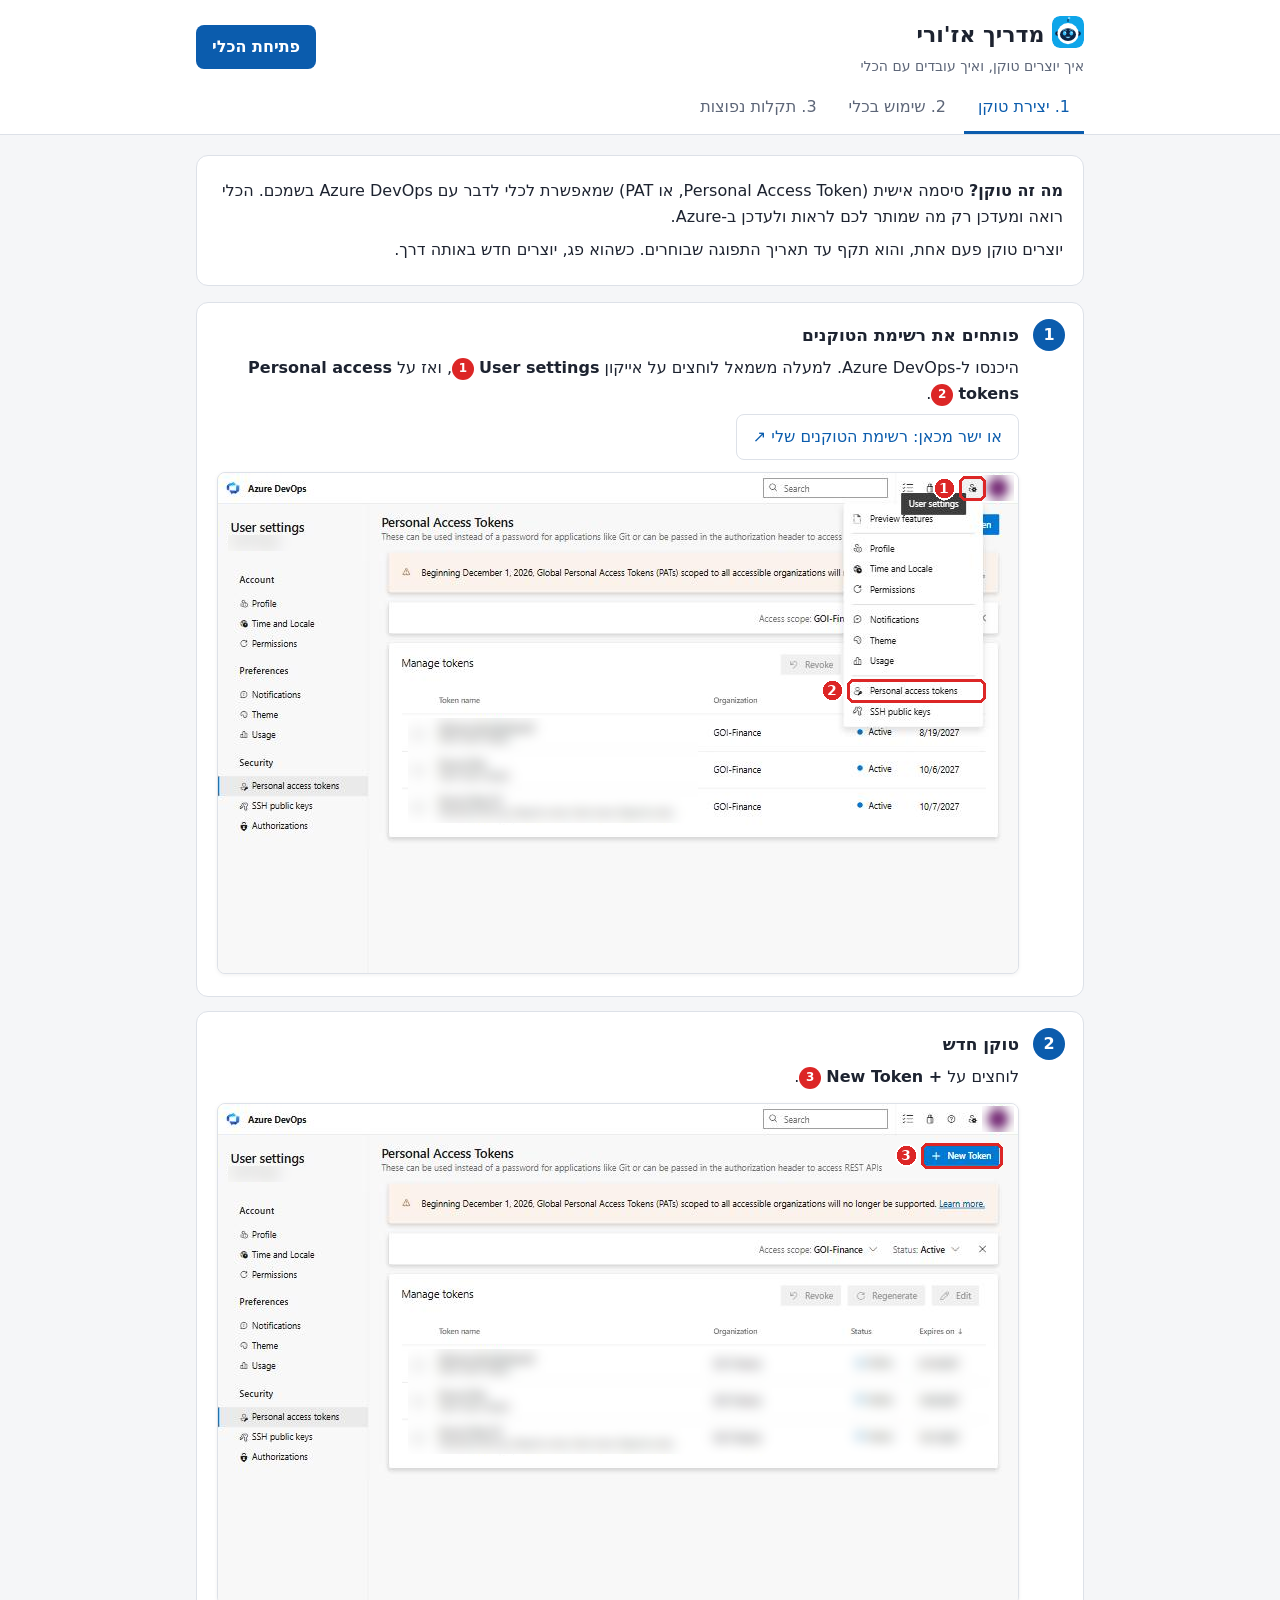
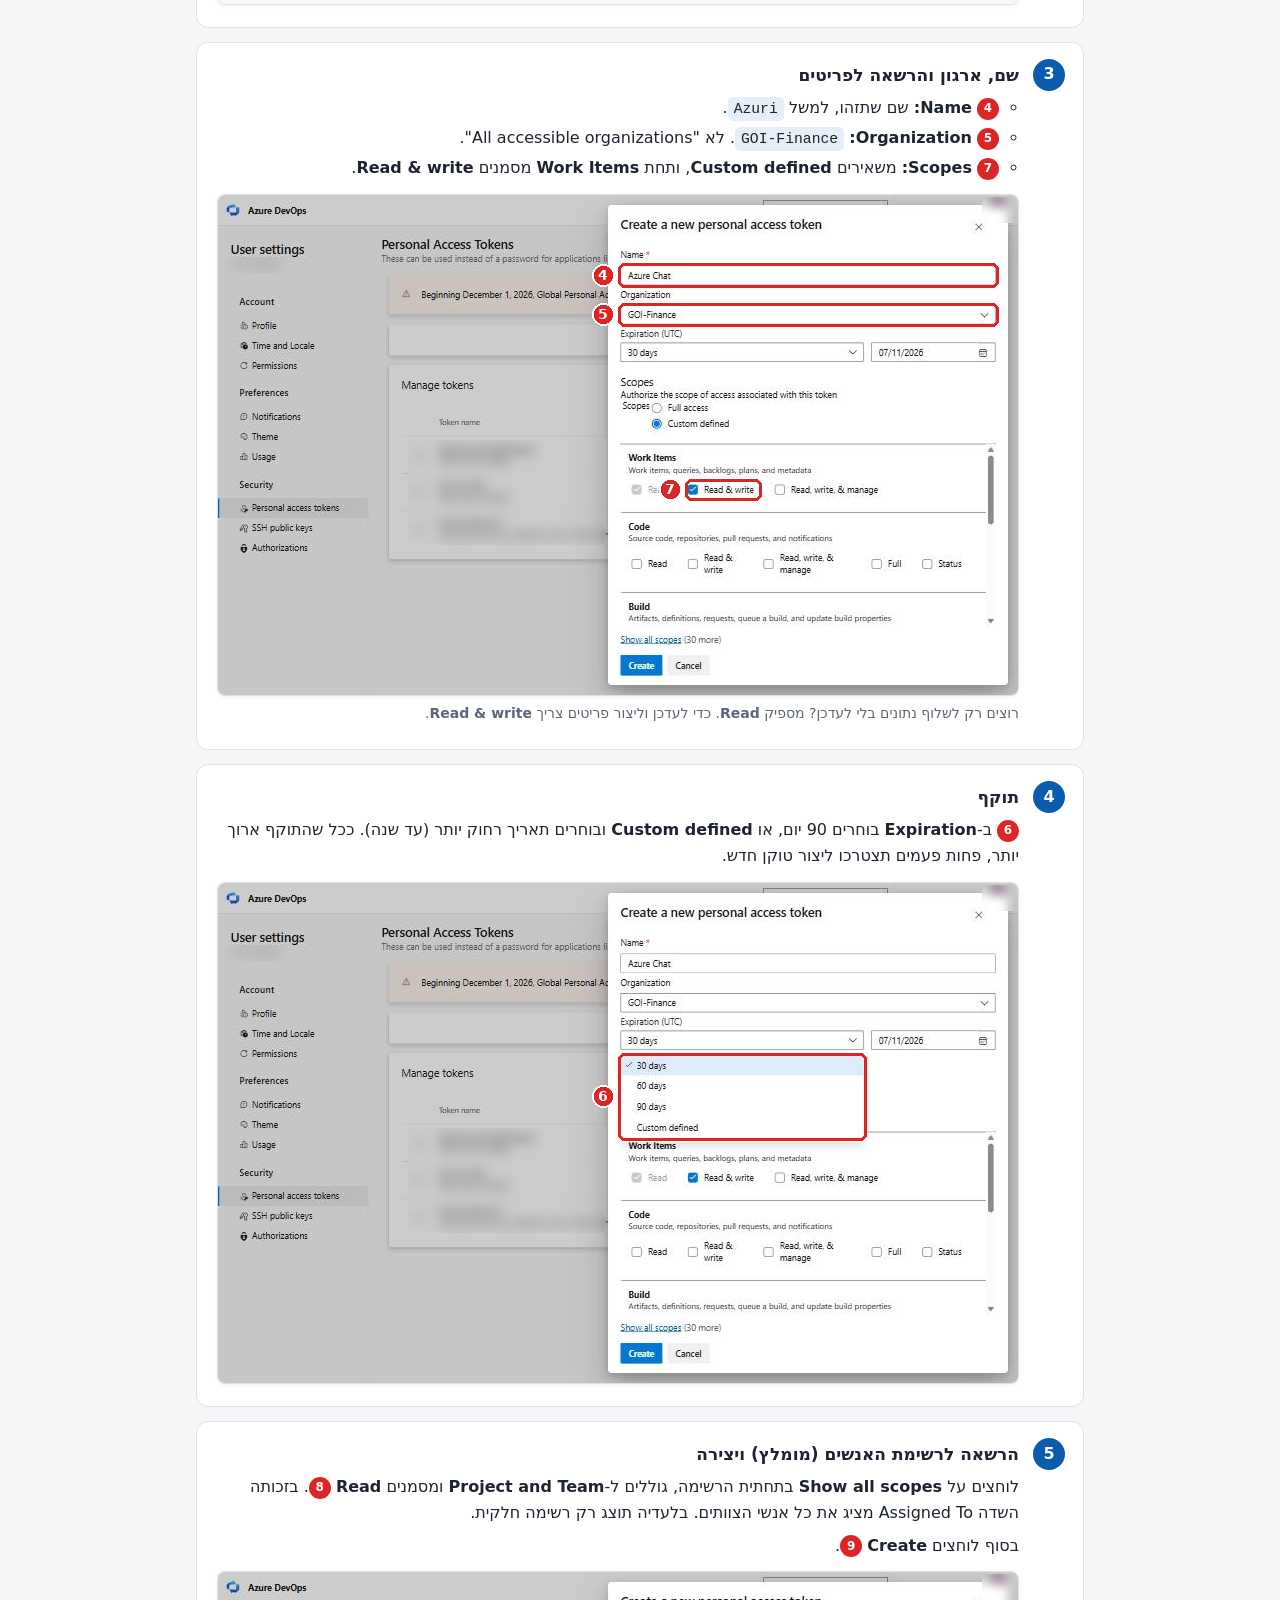
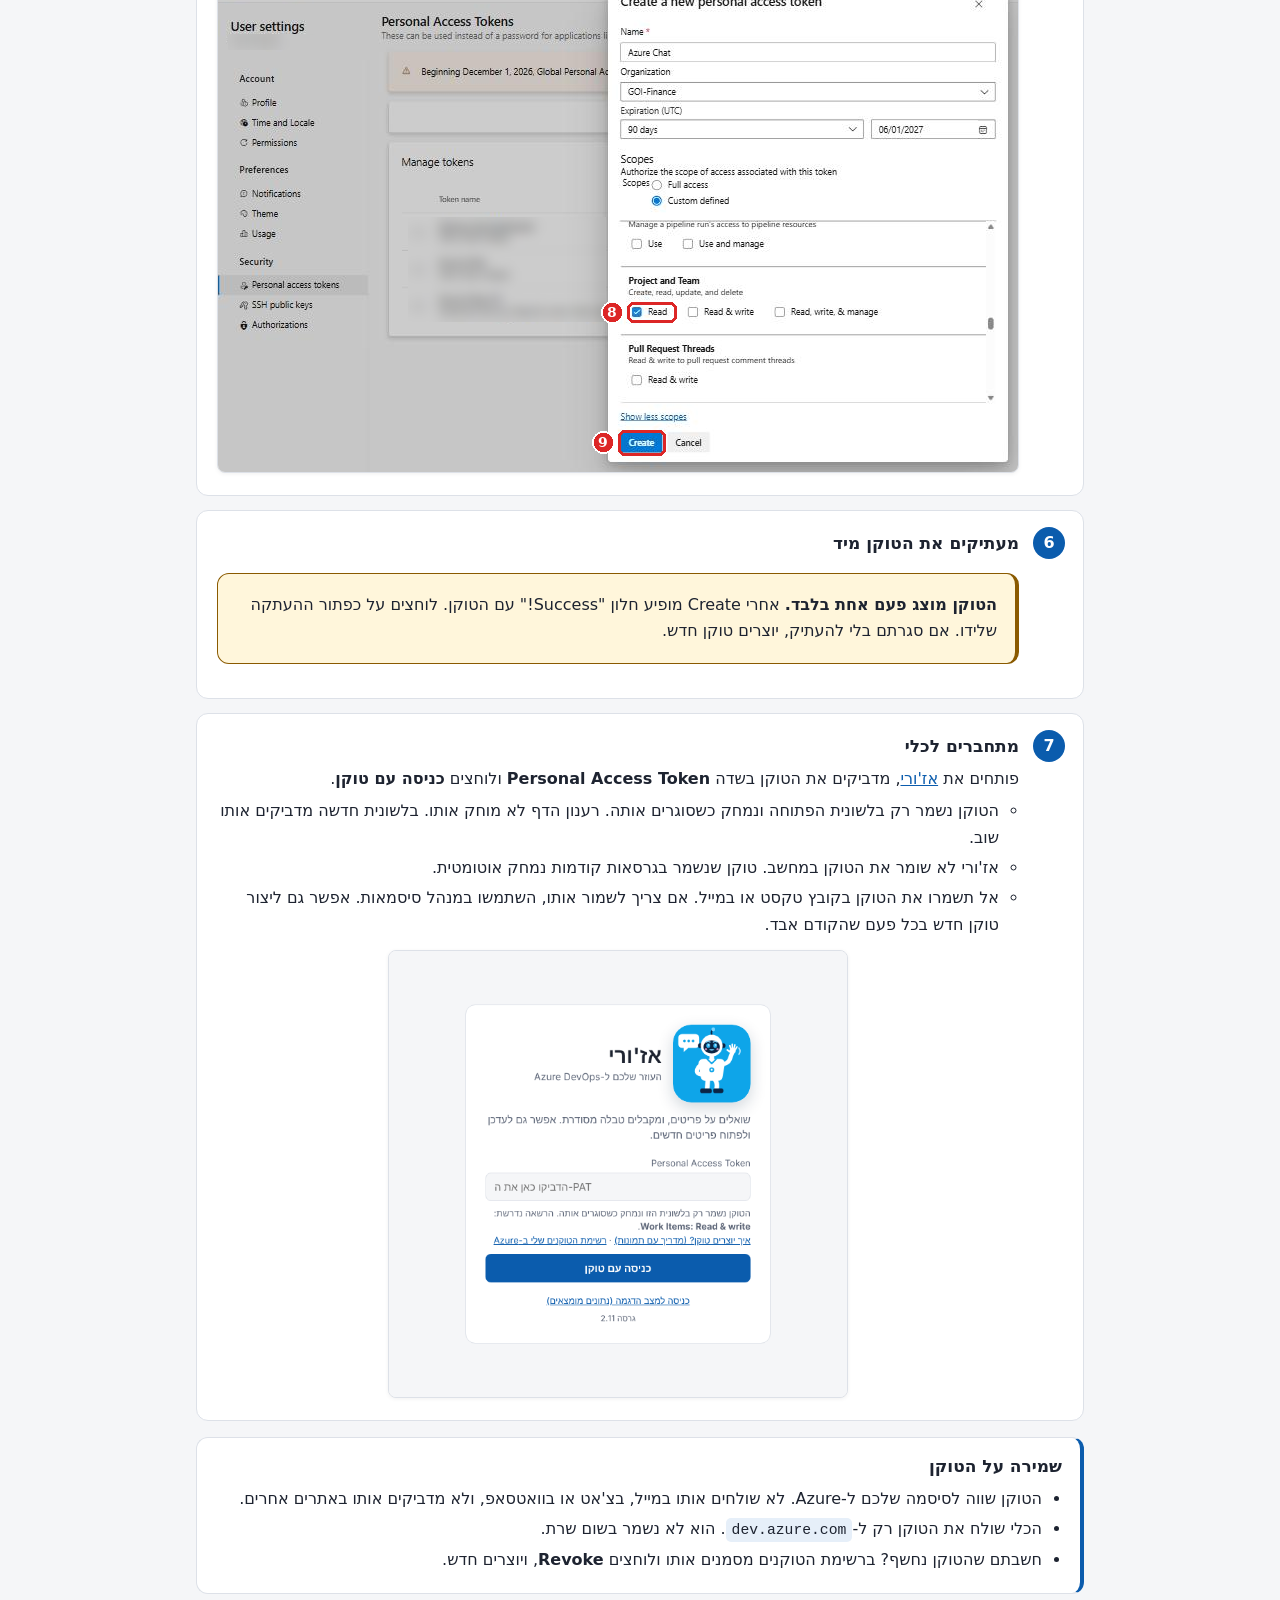
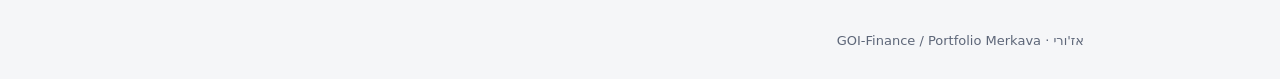
==== help.html @ 97bccff9 "2.13: Ask Azuri - free questions become queries (chips, defaults, dictionary) Co-Authored-By: Claude" ====
<!doctype html>
<html lang="he" dir="rtl">
<head>
<meta charset="utf-8">
<meta name="viewport" content="width=device-width, initial-scale=1">
<title>מדריך אז'ורי</title>
<link rel="icon" href="img/azuri-face.svg" type="image/svg+xml">
<link rel="stylesheet" href="help/help.css">
</head>
<body>
<header class="top">
  <div class="inner">
    <div>
      <h1><img src="img/azuri-face.svg" alt="" width="32" height="32" style="vertical-align:-6px;border-radius:8px"> מדריך אז'ורי</h1>
      <p class="sub">איך יוצרים טוקן, ואיך עובדים עם הכלי</p>
    </div>
    <a class="btn" href="./">פתיחת הכלי</a>
  </div>
  <nav class="tabs inner" role="tablist">
    <a href="#token" role="tab" id="tab-token">1. יצירת טוקן</a>
    <a href="#usage" role="tab" id="tab-usage">2. שימוש בכלי</a>
    <a href="#problems" role="tab" id="tab-problems">3. תקלות נפוצות</a>
  </nav>
</header>

<main class="inner">

<!-- ======================= TOKEN ======================= -->
<section id="p-token" class="pane" role="tabpanel" aria-labelledby="tab-token">
  <div class="lead">
    <p><b>מה זה טוקן?</b> סיסמה אישית (Personal Access Token, או PAT) שמאפשרת לכלי לדבר עם Azure DevOps בשמכם. הכלי רואה ומעדכן רק מה שמותר לכם לראות ולעדכן ב-Azure.</p>
    <p>יוצרים טוקן פעם אחת, והוא תקף עד תאריך התפוגה שבוחרים. כשהוא פג, יוצרים חדש באותה דרך.</p>
  </div>

  <ol class="steps">
    <li>
      <h3>פותחים את רשימת הטוקנים</h3>
      <p>היכנסו ל-Azure DevOps. למעלה משמאל לוחצים על אייקון <b>User settings</b> <span class="n">1</span>, ואז על <b>Personal access tokens</b> <span class="n">2</span>.</p>
      <p><a class="btn ghost" href="https://dev.azure.com/GOI-Finance/_usersSettings/tokens" target="_blank" rel="noopener">או ישר מכאן: רשימת הטוקנים שלי ↗</a></p>
      <figure><a href="help/img/token-1-menu.png" target="_blank"><img src="help/img/token-1-menu.png" alt="תפריט User settings ב-Azure DevOps, עם Personal access tokens מסומן" loading="lazy" width="800" height="500"></a></figure>
    </li>
    <li>
      <h3>טוקן חדש</h3>
      <p>לוחצים על <b>+ New Token</b> <span class="n">3</span>.</p>
      <figure><a href="help/img/token-2-new.png" target="_blank"><img src="help/img/token-2-new.png" alt="מסך Personal Access Tokens עם הכפתור New Token מסומן" loading="lazy" width="800" height="500"></a></figure>
    </li>
    <li>
      <h3>שם, ארגון והרשאה לפריטים</h3>
      <ul>
        <li><span class="n">4</span> <b>Name:</b> שם שתזהו, למשל <code>Azuri</code>.</li>
        <li><span class="n">5</span> <b>Organization:</b> <code>GOI-Finance</code>. לא "All accessible organizations".</li>
        <li><span class="n">7</span> <b>Scopes:</b> משאירים <b>Custom defined</b>, ותחת <b>Work Items</b> מסמנים <b>Read &amp; write</b>.</li>
      </ul>
      <figure><a href="help/img/token-3-form.png" target="_blank"><img src="help/img/token-3-form.png" alt="טופס יצירת טוקן: שם, ארגון GOI-Finance והרשאת Work Items Read and write מסומנים" loading="lazy" width="800" height="500"></a></figure>
      <p class="note">רוצים רק לשלוף נתונים בלי לעדכן? מספיק <b>Read</b>. כדי לעדכן וליצור פריטים צריך <b>Read &amp; write</b>.</p>
    </li>
    <li>
      <h3>תוקף</h3>
      <p><span class="n">6</span> ב-<b>Expiration</b> בוחרים 90 יום, או <b>Custom defined</b> ובוחרים תאריך רחוק יותר (עד שנה). ככל שהתוקף ארוך יותר, פחות פעמים תצטרכו ליצור טוקן חדש.</p>
      <figure><a href="help/img/token-4-expiry.png" target="_blank"><img src="help/img/token-4-expiry.png" alt="רשימת אפשרויות התוקף: 30, 60, 90 יום או Custom defined" loading="lazy" width="800" height="500"></a></figure>
    </li>
    <li>
      <h3>הרשאה לרשימת האנשים (מומלץ) ויצירה</h3>
      <p>לוחצים על <b>Show all scopes</b> בתחתית הרשימה, גוללים ל-<b>Project and Team</b> ומסמנים <b>Read</b> <span class="n">8</span>. בזכותה השדה Assigned To מציג את כל אנשי הצוותים. בלעדיה תוצג רק רשימה חלקית.</p>
      <p>בסוף לוחצים <b>Create</b> <span class="n">9</span>.</p>
      <figure><a href="help/img/token-5-scopes.png" target="_blank"><img src="help/img/token-5-scopes.png" alt="Project and Team עם Read מסומן, והכפתור Create" loading="lazy" width="800" height="500"></a></figure>
    </li>
    <li>
      <h3>מעתיקים את הטוקן מיד</h3>
      <div class="callout warn">
        <p><b>הטוקן מוצג פעם אחת בלבד.</b> אחרי Create מופיע חלון "Success!" עם הטוקן. לוחצים על כפתור ההעתקה שלידו. אם סגרתם בלי להעתיק, יוצרים טוקן חדש.</p>
      </div>
    </li>
    <li>
      <h3>מתחברים לכלי</h3>
      <p>פותחים את <a href="./">אז'ורי</a>, מדביקים את הטוקן בשדה <b>Personal Access Token</b> ולוחצים <b>כניסה עם טוקן</b>.</p>
      <ul>
        <li>הטוקן נשמר רק בלשונית הפתוחה ונמחק כשסוגרים אותה. רענון הדף לא מוחק אותו. בלשונית חדשה מדביקים אותו שוב.</li>
        <li>אז'ורי לא שומר את הטוקן במחשב. טוקן שנשמר בגרסאות קודמות נמחק אוטומטית.</li>
        <li>אל תשמרו את הטוקן בקובץ טקסט או במייל. אם צריך לשמור אותו, השתמשו במנהל סיסמאות. אפשר גם ליצור טוקן חדש בכל פעם שהקודם אבד.</li>
      </ul>
      <figure><a href="help/img/app-1-login.png" target="_blank"><img class="narrow" src="help/img/app-1-login.png" alt="מסך הכניסה של אז'ורי" loading="lazy"></a></figure>
    </li>
  </ol>

  <div class="callout">
    <h3>שמירה על הטוקן</h3>
    <ul>
      <li>הטוקן שווה לסיסמה שלכם ל-Azure. לא שולחים אותו במייל, בצ'אט או בוואטסאפ, ולא מדביקים אותו באתרים אחרים.</li>
      <li>הכלי שולח את הטוקן רק ל-<code>dev.azure.com</code>. הוא לא נשמר בשום שרת.</li>
      <li>חשבתם שהטוקן נחשף? ברשימת הטוקנים מסמנים אותו ולוחצים <b>Revoke</b>, ויוצרים חדש.</li>
    </ul>
  </div>
</section>

<!-- ======================= USAGE ======================= -->
<section id="p-usage" class="pane" role="tabpanel" aria-labelledby="tab-usage">

  <div class="block">
    <h2>שליפת פריטים לטבלה</h2>
    <p>כותבים בשורת הצ'אט מספר אחד או כמה מספרים, ומקבלים טבלה מסודרת עם השדות, ה-Description והתמונות.</p>
    <table class="cmds">
      <tr><td><code>110047</code></td><td>פריט אחד</td></tr>
      <tr><td><code>110047 112074 112075</code></td><td>כמה פריטים, כל סוג (באג, US, פיצ'ר...)</td></tr>
      <tr><td><code>110047 רק Title ו-State</code></td><td>רק העמודות שביקשתם</td></tr>
      <tr><td><code>110047 הוסף Tags</code></td><td>עמודה נוספת על הרגיל</td></tr>
      <tr><td><code>110047 בלי Description</code></td><td>בלי עמודה מסוימת</td></tr>
    </table>
    <figure><a href="help/img/app-2-table.png" target="_blank"><img src="help/img/app-2-table.png" alt="טבלת תוצאות עם שני פריטים, תמונות וכפתורי העתקה והורדה ל-Excel" loading="lazy" width="1200" height="720"></a></figure>
    <ul>
      <li><b>הורדה ל-Excel</b> ו<b>העתקת טבלה</b> (כולל תמונות) נמצאים מעל כל טבלה. אחרי העתקה אפשר להדביק ב-Word, Outlook או Excel.</li>
      <li><b>שליחה במייל ▾</b>: בוחרים את תוכנת הדואר שלכם. הנושא מתמלא לבד לפי הטבלה (מספר הפריטים, הסוגים והמספרים, או סוג, מספר וכותרת כשיש פריט אחד), ובגוף המייל שתי שורות ריקות ואחריהן טבלה מעוצבת עם התמונות.
        <figure><a href="help/img/app-18-mail.png" target="_blank"><img src="help/img/app-18-mail.png" alt="תפריט שליחה במייל: Outlook במחשב, Gmail, תוכנת דואר אחרת" loading="lazy"></a></figure>
        <ul>
          <li><b>Outlook במחשב</b>: יורד קובץ מייל. פותחים אותו מסרגל ההורדות ו-Outlook פותח מייל חדש מוכן, עם הטבלה. טיפ: ב-Chrome או Edge בחרו "תמיד לפתוח קבצים מסוג זה" כדי שייפתח לבד בפעם הבאה.</li>
          <li><b>Gmail</b>: נפתח מייל חדש ב-Gmail עם הנושא. הטבלה המעוצבת כבר מועתקת: עומדים בסוף גוף המייל (Ctrl+End) ומדביקים עם Ctrl+V.</li>
          <li><b>תוכנת דואר אחרת</b>: אותו דבר, בתוכנה שמוגדרת במחשב כברירת מחדל.</li>
          <li>הבחירה האחרונה מסומנת בתפריט. קישור מייל רגיל (וגם קישור Gmail) מעביר רק טקסט, ולכן ב-Gmail ובתוכנות אחרות הטבלה נכנסת בהדבקה.</li>
        </ul></li>
      <li><b>הגדרות ← הגדרת עמודות בדוח</b> (למעלה): בחירת העמודות שמוצגות כברירת מחדל. את הסדר משנים בגרירה של שורה (⋮⋮) למעלה או למטה, או בחצים.</li>
      <li>עמודת <b>Title</b> (שם הפריט) מוצגת תמיד, מיד אחרי ID, גם כשמבקשים "רק" עמודות אחרות או "בלי Title".</li>
      <li>מוסיפים עמודת <b>Parent</b>? מיד אחריה נוספת <b>תיאור Parent</b> עם שם פריט האב, למשל <code>110047 תוסיף Parent</code>.</li>
      <li>לחיצה על תמונה מגדילה אותה.</li>
    </ul>
  </div>

  <div class="block">
    <h2>חיפוש לפי מילים</h2>
    <p>לא זוכרים מספר? כותבים מילים מהכותרת או מהתיאור, ומקבלים רשימה של פריטים מתאימים.</p>
    <ul>
      <li>מסמנים פריט אחד, כמה, או <b>בחירת הכל</b>, ולוחצים <b>הצג בטבלה</b>. לפריט בודד יש גם כפתור <b>הצג</b> בשורה שלו.</li>
      <li>כברירת מחדל מוצגים פריטים פתוחים בלבד. הכפתור <b>כולל סגורים</b> מחפש שוב גם בסגורים.</li>
      <li>בכותרת מחפשים גם חלק ממילה. בתיאור מחפשים מילים שלמות.</li>
      <li>אם בטקסט יש מספרים (למשל גרסה), מתחילים ב-<code>חפש:</code>, אחרת הכלי יחשוב שאלה מספרי פריטים.</li>
    </ul>
    <table class="cmds">
      <tr><td><code>ייצוא לאקסל</code></td><td>חיפוש פריטים פתוחים</td></tr>
      <tr><td><code>חפש: גרסה 2026</code></td><td>חיפוש כשיש מספרים בטקסט</td></tr>
    </table>
  </div>

  <div class="block">
    <h2>עדכון פריט מהטבלה</h2>
    <p>לוחצים על תא בטבלה או על ✎ ליד המספר. נפתח חלון עריכה בצד:</p>
    <ul>
      <li>משנים את הערך, או מוסיפים עוד שדות מ-<b>+ הוספת שדה</b>.</li>
      <li>אפשר להוסיף <b>תגובה לדיון</b>, והיא תיכנס ל-Discussion של הפריט.</li>
      <li>בתחתית מוצג מה ישתנה (לפני ← אחרי). רק לחיצה על <b>שמירה ב-Azure</b> שומרת.</li>
    </ul>
    <figure><a href="help/img/app-3-edit.png" target="_blank"><img src="help/img/app-3-edit.png" alt="חלון עריכה עם שינוי State, שדה Iteration ותגובה לדיון" loading="lazy" width="1200" height="720"></a></figure>
    <div class="callout">
      <p><b>בדיקות לפני שמירה:</b> שדות חובה (של Azure ושל הצוות) ותבנית ה-Description של Feature נבדקים בכל שמירה. אם מישהו אחר עדכן את הפריט בינתיים, השמירה נעצרת ולא דורסת את השינוי שלו.</p>
    </div>
  </div>

  <div class="block" id="ask">
    <h2>שאלות חופשיות: "שאל את אז'ורי"</h2>
    <p>כותבים שאלה בעברית, ואז'ורי מציג מה הבין כתגיות. מסירים (✕) את מה שלא מתאים ולוחצים <b>הרצה</b>. התשובה היא הטבלה הרגילה, עם עריכה, Excel ומייל.</p>
    <table class="cmds">
      <tr><td><code>מה המשימות שלי</code></td><td>Task, שויך אליי</td></tr>
      <tr><td><code>מה לא שויך בספרינט הנוכחי</code></td><td>בלי אחראי, הספרינט של היום</td></tr>
      <tr><td><code>באגים פתוחים של לוגיסטיקה</code></td><td>Bug, Squad Logistics (לפי Leading Squad או ה-Areas שלו)</td></tr>
      <tr><td><code>איפה יש התייחסות לממשקים בסקוואד לוגיסטי</code></td><td>מילים בכותרת וב-Description, כולל מילים נרדפות מהמילון</td></tr>
      <tr><td><code>מה של דנה</code> / <code>מה שפתחתי</code></td><td>שויך לדנה / נפתח על ידי</td></tr>
      <tr><td><code>מה נפתח השבוע</code> / <code>מה נסגר בשבוע שעבר</code></td><td>לפי תאריך פתיחה או סגירה</td></tr>
      <tr><td><code>מה לא זז 30 יום</code></td><td>לא עודכנו 30 יום</td></tr>
      <tr><td><code>פריטים חסומים</code></td><td>State Blocked או Inactive</td></tr>
      <tr><td><code>US בלי story points</code> / <code>משימות בלי שעות</code></td><td>בלי הערכה</td></tr>
      <tr><td><code>הילדים של 112494</code></td><td>הפריטים שתחת פריט</td></tr>
      <tr><td><code>פיצ'רים של הסקוואד שלי ב-PI הבא</code></td><td>הסקוואדים מההרשאות שלכם, ה-PI הבא</td></tr>
    </table>
    <figure><a href="help/img/app-21-ask.png" target="_blank"><img src="help/img/app-21-ask.png" alt="שאלה חופשית: תגיות הבנתי ש..., כפתור הרצה וטבלת תוצאות" loading="lazy"></a></figure>
    <ul>
      <li><b>ברירת מחדל:</b> רק פריטים פתוחים, ב-PI הנוכחי (לפי התאריכים). "כולל סגורים" ו"בכל ה-PIs" מרחיבים, וגם ✕ על התגית.</li>
      <li>עד 200 תוצאות, מהאחרונות שעודכנו. אם יש יותר, כדאי לצמצם.</li>
      <li><b>מילון לשאלות</b> (הגדרות ← הגדרות לפתיחת פריט חדש ← מילון לשאלות): מילים נרדפות ושמות עבריים לסקוואדים. רוצים להוסיף? כפתור <b>בקשה להוסיף מילה נרדפת</b> שולח מייל למנהלים.</li>
      <li>שאלות רק קוראות. הן לא משנות שום פריט, ומחזירות רק מה שמותר לכם לראות ב-Azure.</li>
      <li>מילים בלי שאלה (למשל <code>ייצוא לאקסל</code>) ממשיכות לעבוד כחיפוש הרגיל.</li>
    </ul>
  </div>

  <div class="block" id="perms">
    <h2>הרשאות עדכון: רק הסקוואד שלכם 🔒</h2>
    <p>אפשר לעדכן וליצור רק פריטים של הסקוואדים שלכם. פריט נחשב שלכם כשלפחות אחד מאלה מתקיים:</p>
    <ul>
      <li>ה-<b>Area Path</b> שלו שייך לצוות Azure שאתם חברים בו (כולל כל מה שמתחתיו).</li>
      <li>ה-<b>Leading Squad</b> שלו הוא סקוואד שלכם. צוות Azure ששמו כשם הסקוואד (למשל "Payroll" או "Payroll Team") נותן את הסקוואד.</li>
    </ul>
    <p>פריט של סקוואד אחר מוצג בטבלה עם 🔒 במקום ✎, ולחיצה עליו מסבירה למה. גם עדכון בצ'אט, יצירת פריט ופירוק פיצ'ר נבדקים. אי אפשר גם להעביר פריט שלכם לסקוואד אחר.</p>
    <figure><a href="help/img/app-19-locked.png" target="_blank"><img src="help/img/app-19-locked.png" alt="שורה של סקוואד אחר עם מנעול והודעה שאין הרשאה" loading="lazy"></a></figure>
    <p><b>הגדרות ← הגדרות לפתיחת פריט חדש ← הרשאות</b>: רואים את ההרשאות שלכם, ומנהלים טבלת <b>חריגים</b> לפי מייל:</p>
    <ul>
      <li><b>משתמש</b>: בוחרים מרשימת האנשים של Azure (אפשר לחפש לפי שם), כך שהמייל תמיד נכון.</li>
      <li><b>סקוואדים נוספים</b>: בחירה מרובה מרשימת ה-Leading Squad של Azure, למשל למי שמחליף מישהו בחופשה.</li>
      <li><b>Area Path נוסף</b>: בחירה מעץ ה-Areas של Azure (▾ פותח רמה). בחירה של Area ראשי מסמנת אוטומטית את כל מה שמתחתיו, וההרשאה חלה על כולם. בכל שורה Area Path אחד. בוחרים כמה? נפתחת שורה לכל אחד, עם אותו משתמש, תפקיד, סקוואדים והערה.</li>
      <li><b>סינון</b>: בשורה שמתחת לכותרות מסננים לפי שם או מייל, תפקיד, סקוואד, Area Path או הערה. "ניקוי" מחזיר הכל.</li>
      <li><b>מנהל</b>: מעדכן הכל. כשיש לפחות מנהל אחד בטבלה, רק מנהלים יכולים לשמור הגדרות לצוות.</li>
      <li><b>קריאה בלבד</b>: לא מעדכן כלום.</li>
      <li>אפשר לכבות את הבדיקה כולה (לא מומלץ).</li>
    </ul>
    <figure><a href="help/img/app-20-perms.png" target="_blank"><img src="help/img/app-20-perms.png" alt="לשונית הרשאות: ההרשאות שלי וטבלת חריגים" loading="lazy"></a></figure>
    <div class="callout warn">
      <p><b>חשוב לדעת:</b> זו בדיקה בתוך אז'ורי בלבד. באתר של Azure DevOps כל אחד עדיין יכול לעדכן לפי ההרשאות שלו שם. טבלת החריגים נשמרת בקובץ team-config.json שגלוי לכל מי שיש לו את כתובת האתר, לכן מכניסים אליה רק חריגים.</p>
    </div>
  </div>

  <div class="block">
    <h2>בחירת אנשים, Area ו-Iteration</h2>
    <p><b>Area לפי הסקוואד:</b> כשלפריט יש Leading Squad, בחירת ה-Area מציגה קודם את ה-Areas שבהם נמצאים הפריטים של הסקוואד (חצי השנה האחרונה, רק Areas עם לפחות 5% מהפריטים). צריך משהו אחר? <b>הצגת כל העץ</b>. כך גם ביצירת פריט, בפירוק פיצ'ר ובטבלת ההרשאות (לפי הסקוואדים של השורה).</p>
    <ul>
      <li><b>Assigned To:</b> רשימה עם חיפוש. מקלידים חלק מהשם ובוחרים. "אני" תמיד ראשון.</li>
      <li><b>Area ו-Iteration:</b> עץ נפתח עם חיפוש. ב-Iteration מוצגים תאריכי הספרינט ותג <b>נוכחי</b>.</li>
    </ul>
    <figure><a href="help/img/app-5-tree.png" target="_blank"><img src="help/img/app-5-tree.png" alt="עץ Iteration פתוח עם תאריכים ותג נוכחי" loading="lazy" width="1200" height="720"></a></figure>
  </div>

  <div class="block">
    <h2>עדכון מהיר בצ'אט</h2>
    <p>אפשר לעדכן גם בכתיבה. הכלי מציג קודם תצוגה מקדימה, ושומר רק אחרי אישור.</p>
    <table class="cmds">
      <tr><td><code>112074 State Resolved</code></td><td>שינוי סטטוס</td></tr>
      <tr><td><code>110047 112074 Iteration 4.2</code></td><td>אותו שינוי לכמה פריטים</td></tr>
      <tr><td><code>112074 שייך לאני</code></td><td>שיוך אליכם</td></tr>
      <tr><td><code>112074 Priority=2; Tags +SAP</code></td><td>כמה שדות, הוספת תגית</td></tr>
      <tr><td><code>112074 תגובה: טקסט</code></td><td>תגובה לדיון</td></tr>
    </table>
    <figure><a href="help/img/app-6-chatedit.png" target="_blank"><img src="help/img/app-6-chatedit.png" alt="תצוגה מקדימה של עדכון מהצ'אט לפני שמירה" loading="lazy" width="1200" height="720"></a></figure>
  </div>

  <div class="block">
    <h2>יצירת פריט חדש</h2>
    <p>שלוש דרכים: הכפתור <b>+ פריט חדש</b> למעלה, <b>+ תת-פריט</b> בחלון העריכה של פריט קיים, או פקודה בצ'אט.</p>
    <ul>
      <li>בוחרים סוג: Epic, Feature, User Story, Task או Bug.</li>
      <li><b>מתחילים מפריט האב (חובה).</b> מקלידים את המספר, ושם האב מוצג מיד. לא זוכרים מספר? מקלידים מילים מהכותרת או מהתיאור ובוחרים מהרשימה (מוצגים רק פריטים פתוחים מהסוגים שיכולים להיות אב). ה-Area וה-Iteration נלקחים ממנו. אם עוד לא בחרתם סוג, הכלי מציע את הסוג הרגיל מתחת לאב (מתחת ל-Epic: Feature, מתחת ל-Feature: User Story).</li>
      <li>הכפתור בתחתית אומר בדיוק מה ייווצר, למשל <b>יצירת Bug ב-Azure</b>. בדקו אותו לפני הלחיצה.</li>
      <li>Feature חדש נפתח עם תבנית ה-Description של הצוות. כותרות החובה בתבנית חייבות תוכן.</li>
    </ul>
    <figure><a href="help/img/app-4-new.png" target="_blank"><img src="help/img/app-4-new.png" alt="טופס פריט חדש מסוג User Story עם פריט אב" loading="lazy" width="1200" height="720"></a></figure>
    <p><b>Epic:</b> הטופס שואל "האם יש Epic אב?". <b>כן</b>: חובה להזין את מספר ה-Epic האב. <b>לא</b>: נוצר בלי אב.</p>
    <figure><a href="help/img/app-7-epic.png" target="_blank"><img src="help/img/app-7-epic.png" alt="טופס Epic חדש עם השאלה האם יש Epic אב" loading="lazy" width="1200" height="720"></a></figure>
    <table class="cmds">
      <tr><td><code>חדש Task תחת 110047: כותרת</code></td><td>Task תחת פריט קיים</td></tr>
      <tr><td><code>צור באג תחת 110047: כותרת</code></td><td>באג</td></tr>
      <tr><td><code>חדש Feature תחת 900001: כותרת; Leading Squad Meteor</code></td><td>עם שדות נוספים</td></tr>
    </table>
    <p class="note">פקודה בצ'אט רק פותחת טופס ממולא. הפריט נוצר רק אחרי לחיצה על <b>יצירת [סוג] ב-Azure</b>.</p>
  </div>

  <div class="block" id="breakdown">
    <h2>פירוק פיצ'ר</h2>
    <p>כותבים במילים פשוטות מה הפיצ'ר צריך לעשות, ואז'ורי מפרק אותו ל-User Stories לפי ה-Skill של הצוות (Agile Feature Breakdown). אחר כך אפשר ליצור את הכל ב-Azure בלחיצה אחת. <b>שום דבר לא נשמר ב-Azure בלי אישור שלכם.</b></p>
    <ul>
      <li>לוחצים על <b>פירוק פיצ'ר</b> למעלה, או כותבים בצ'אט <code>פרק: </code> ואחריו תיאור הפיצ'ר.</li>
      <li>עונים על שאלות החובה: <b>מה הערך העסקי ללקוח</b>, <b>לפרק לרמת Task?</b> (כן: לכל US ייפתחו Tasks של אפיון, פיתוח ובדיקות QA, והשעות ייכנסו גם ל-Remaining Work), ו<b>האם נדרשים Shared Services?</b> (כן: מסמנים מהרשימה, למשל UI/UX ו-Customer Success, ולכל אחד ייפתח User Story ייעודי). אפשר גם לכתוב מי המשתמש העיקרי.</li>
    </ul>
    <figure><a href="help/img/app-8-breakdown.png" target="_blank"><img src="help/img/app-8-breakdown.png" alt="חלון פירוק פיצ'ר עם תיאור, ערך עסקי, משתמש ושאלת UI/UX" loading="lazy" width="1200" height="720"></a></figure>
    <p>מקבלים בצ'אט:</p>
    <ul>
      <li>כל User Story בפורמט "כ[משתמש], אני רוצה [פעולה] כך ש[ערך]", עם Story Points (לפחות 2), עדיפות 1 עד 4 ותבנית הפירוק.</li>
      <li>בלחיצה על <b>תנאי קבלה, בדיקות ו-Tasks</b>: תנאי קבלה, 3 בדיקות חיוביות, 3 שליליות, וה-Tasks שייפתחו תחת ה-US.</li>
      <li>תכנון ספרינטים לפי העדיפות. כשנדרש ממשק למערכת אחרת, ה-US הראשון הוא Spike לבדיקת הממשק.</li>
      <li>אם נדרש UI/UX: פרומפט עם פירוט המסכים, השדות והכפתורים.</li>
    </ul>
    <figure><a href="help/img/app-14-breakdown-editor.png" target="_blank"><img src="help/img/app-14-breakdown-editor.png" alt="עריכת הפירוק: שם הפיצ'ר, ערך ו-User Stories לעריכה" loading="lazy" width="1200" height="720"></a></figure>
    <figure><a href="help/img/app-9-breakdown-result.png" target="_blank"><img src="help/img/app-9-breakdown-result.png" alt="תוצאת פירוק: סיכום, תכנון ספרינטים וכרטיסי User Story" loading="lazy" width="1200" height="720"></a></figure>
    <table class="cmds">
      <tr><td><b>העתקה</b></td><td>כל הפירוק כטקסט, להדבקה במייל או במסמך</td></tr>
      <tr><td><b>CSV</b> / <b>Excel</b></td><td>קובץ עם העמודות של ה-Skill: US Name, Description, Acceptance Criteria, Story Points, Priority, Splitting Pattern, Positive Tests, Negative Tests, Tasks</td></tr>
      <tr><td><b>שיפור עם AI</b></td><td>בוחרים כלי (Copilot הארגוני, ChatGPT, Claude או Gemini) ולוחצים "העתקה ופתיחה": ההנחיה מועתקת והכלי נפתח בלשונית חדשה, ושם לוחצים Ctrl+V ושולחים (דפדפן לא מאפשר לאתר אחד להדביק בלשונית של אתר אחר). כל כלי AI מחזיר את אותו קובץ: <code>azuri-breakdown.csv</code>, באותו מבנה כמו הורדת ה-CSV מאז'ורי. מעלים את הקובץ (או גוררים אותו) ואז'ורי מפרק מחדש. אפשר גם להדביק את התוכן</td></tr>
      <tr><td><b>ייבוא מקובץ</b></td><td>בחלון "פירוק פיצ'ר": מעלים קובץ CSV או Excel במבנה של אז'ורי (מ-AI, או קובץ שהורדתם וערכתם באקסל)</td></tr>
      <tr><td><b>יצירה ב-Azure</b></td><td>יוצר את ה-Feature, ה-User Stories וה-Tasks (ראו בהמשך)</td></tr>
      <tr><td><b>✎ עריכת הפירוק</b></td><td>בכל שלב (גם אחרי AI או ייבוא): משנים שם הפיצ'ר, ערך, וכל US (כותרת, ניסוח, SP, עדיפות, תבנית, תנאי קבלה, בדיקות, Tasks), מוחקים או מוסיפים US. ✎ ליד US פותח את העריכה ישר עליו</td></tr>
      <tr><td><b>פירוק מחדש</b></td><td>פותח את החלון עם אותן תשובות, כדי לשנות ולנסות שוב</td></tr>
    </table>
    <h3>יצירה ב-Azure</h3>
    <p>הכפתור הירוק <b>יצירה ב-Azure</b> פותח מסך אחד עם כל מה שייווצר:</p>
    <ul>
      <li><b>Epic ושדות לכל ה-Features:</b> שאלה "האם יש Epic אב?" (כן: בוחרים Epic לפי מספר או מילים, וה-Area וה-Iteration נלקחים ממנו). שדות החובה של הצוות ושל Azure מסומנים באדום. Story Points Values נבחר מהרשימה של Azure לפי ה-SP שהפירוק נתן לפיצ'ר, ואפשר לשנות.</li>
      <li><b>Description:</b> נבנה מתבנית הצוות. כל כותרת מקבלת את מה שמתאים לה מהפירוק (תיאור, ערך ללקוח, תנאי קבלה, UX/UI, תלויות, בדיקות). ב-User Story נכנסים גם תנאי הקבלה ו-3+3 הבדיקות.</li>
      <li><b>שדות לכל ה-User Stories:</b> למשל לקוח מוביל ו-Leading Squad. הם ממולאים מה-Feature, ומשתנים יחד איתו עד שמשנים אותם כאן.</li>
      <li><b>ספרינטים:</b> ספרינט 1 בתכנון הוא הספרינט הנוכחי, ספרינט 2 הבא אחריו, וכן הלאה. אפשר לבחור ספרינט התחלה אחר, או לשנות Iteration לכל US בנפרד.</li>
      <li><b>Feature ברמת PI:</b> ה-Iteration של Feature הוא תמיד ה-PI, לא ספרינט. Feature מכסה עד 3 ספרינטים בתוך PI אחד. אם ה-User Stories חורגים מה-PI או מ-3 ספרינטים, הפירוק מתחלק לכמה Features, וכל US נכנס ל-Feature של ה-PI שלו. השם של כל Feature נבנה מה-US שבו, וה-Story Points Values לפי ה-US הגבוה בו. אם ה-PI הבא עוד לא קיים ב-Azure, ה-US האלה מסומנים, והיצירה נעצרת עד שבוחרים להם Iteration או מורידים את הסימון.</li>
      <li><b>Tasks:</b> לכל Task ממלאים Original Estimate בשעות (חובה). אפשר לשנות כותרות, להוסיף Task (<b>+ Task</b>), למחוק (✕), או להוריד את הסימון.</li>
      <li><b>עריכת US לפני היצירה:</b> ב<b>עריכת ה-US</b> משנים את הניסוח (כ... / אני רוצה... / כך ש...), תבנית הפירוק, תנאי הקבלה והבדיקות (שורה לכל פריט). התצוגה המקדימה של ה-Description מתעדכנת מיד. אפשר גם להוסיף US (<b>+ User Story</b>) או למחוק US.</li>
    </ul>
    <figure><a href="help/img/app-11-breakdown-split.png" target="_blank"><img src="help/img/app-11-breakdown-split.png" alt="פירוק שמתחלק לשני Features, אחד לכל PI" loading="lazy" width="1200" height="720"></a></figure>
    <figure><a href="help/img/app-12-breakdown-edit.png" target="_blank"><img src="help/img/app-12-breakdown-edit.png" alt="עריכת US לפני היצירה: ניסוח, תבנית, תנאי קבלה ובדיקות" loading="lazy" width="1200" height="720"></a></figure>
    <figure><a href="help/img/app-10-breakdown-create.png" target="_blank"><img src="help/img/app-10-breakdown-create.png" alt="מסך יצירת הפירוק: Feature, שדות משותפים, ספרינטים ו-Tasks" loading="lazy" width="1200" height="720"></a></figure>
    <p>כשהכל מלא, הכפתור אומר כמה פריטים ייווצרו. אחרי לחיצה יש אישור נוסף, ורק אז נוצרים הפריטים לפי הסדר: Feature, כל US, וה-Tasks שלו. בסוף מופיעה בצ'אט רשימה עם קישורים. אם פריט נכשל, השאר ממשיכים, והרשימה מראה מה לא נוצר ולמה. לכל הפריטים נוספת התגית <code>אז'ורי-פירוק</code>.</p>
    <div class="callout">
      <p><b>איך זה עובד:</b> הפירוק הראשון נעשה בדפדפן לפי כללים קבועים, בלי שירות חיצוני. הוא נקודת התחלה טובה, אבל כדאי לעבור עליו. "שיפור עם AI" שולח לצ'אט רק את תיאור הפיצ'ר והטיוטה, בלי טוקן ובלי נתונים מ-Azure.</p>
    </div>
  </div>

  <div class="block">
    <h2>הגדרות לפתיחת פריט חדש</h2>
    <p>ב<b>הגדרות ← הגדרות לפתיחת פריט חדש</b> מגדירים אילו שדות חובה לכל סוג, ואת תבנית ה-Description של Feature (כותרות, חובה או לא, תוכן התחלתי). השמירה משפיעה על כל הצוות תוך כדקה, ודורשת הרשאת עריכה ב-GitHub. בדרך כלל רק מנהל הכלי משנה אותן.</p>
  </div>

  <div class="block" id="voice">
    <h2>הקלדה בדיבור 🎤</h2>
    <p>במקום להקליד אפשר לדבר בעברית, בכל מקום שאפשר לכתוב בו: ליד תיבת הצ'אט ובחלון פירוק הפיצ'ר יש כפתור קבוע. בכל שדה אחר (טפסים, Description, תגובה לדיון, עריכת הפירוק, מסך היצירה, הגדרות) מופיע 🎤 קטן בתוך השדה ברגע שעומדים עליו. הטקסט נכנס במקום שבו נמצא הסמן. שדות של טוקן וסיסמה לא מקבלים מיקרופון.</p>
    <ul>
      <li>לוחצים על 🎤 (הכפתור נצבע באדום), מדברים, ולוחצים שוב לעצירה. הטקסט נכנס אחרי מה שכבר כתוב, ואפשר לתקן לפני השליחה.</li>
      <li>בפעם הראשונה הדפדפן מבקש אישור לגשת למיקרופון.</li>
      <li>עובד ב-Chrome וב-Edge. בדפדפן שלא תומך בזיהוי דיבור הכפתור לא מוצג.</li>
    </ul>
    <figure><a href="help/img/app-17-voice-anywhere.png" target="_blank"><img src="help/img/app-17-voice-anywhere.png" alt="מיקרופון קטן בתוך שדה Title בטופס פריט חדש" loading="lazy" width="1200" height="720"></a></figure>
    <figure><a href="help/img/app-16-voice.png" target="_blank"><img src="help/img/app-16-voice.png" alt="כפתור המיקרופון ליד תיבת הצ'אט, בזמן הקלטה" loading="lazy" width="1200" height="160"></a></figure>
    <div class="callout"><p><b>פרטיות:</b> את זיהוי הדיבור מבצע הדפדפן דרך שירות של היצרן שלו (Google ב-Chrome, Microsoft ב-Edge), ולכן הקול נשלח אליהם. אז'ורי לא שומר הקלטות ולא שולח אותן לשום מקום אחר. אם יש מגבלה ארגונית על שליחת קול, השתמשו בהקלדה.</p></div>
  </div>

  <div class="block">
    <h2>Shared Services</h2>
    <p>ב<b>הגדרות ← הגדרות לפתיחת פריט חדש ← Shared Services</b> מנהלים את רשימת השירותים שמופיעה בשאלה "האם נדרשים Shared Services?" בפירוק פיצ'ר. לכל שירות שנבחר בפירוק נפתח User Story ייעודי.</p>
    <ul>
      <li><b>עדיפות:</b> 1 עד 4. קובעת באיזה ספרינט ה-US ייכנס (למשל UI/UX ראשון, Customer Success אחרון).</li>
      <li><b>Leading Squad:</b> אם מולא, ה-US של השירות יקבל אותו. ריק = כמו בפיצ'ר.</li>
      <li><b>Tasks:</b> שורה לכל Task שייפתח תחת ה-US של השירות.</li>
      <li><b>פעיל:</b> שירות לא פעיל לא מוצג בפירוק. <b>+ שירות</b> מוסיף שורה, ✕ מוחק.</li>
    </ul>
    <figure><a href="help/img/app-15-shared-services.png" target="_blank"><img src="help/img/app-15-shared-services.png" alt="טבלת Shared Services בהגדרות" loading="lazy" width="1200" height="560"></a></figure>
    <p class="note">השמירה היא כמו בשאר ההגדרות: <b>שמירה לצוות</b> (דורש חיבור ל-GitHub).</p>
  </div>

  <div class="block">
    <h2>מצב הדגמה</h2>
    <p>במסך הכניסה, <b>כניסה למצב הדגמה</b> פותחת את הכלי עם נתונים מומצאים, בלי טוקן. טוב לתרגול: שום דבר לא נשמר ב-Azure.</p>
  </div>
</section>

<!-- ======================= PROBLEMS ======================= -->
<section id="p-problems" class="pane" role="tabpanel" aria-labelledby="tab-problems">
  <div class="faq">
    <details open>
      <summary>"Azure DevOps דחה את הטוקן" [קוד N2]</summary>
      <p>הטוקן פג תוקף, בוטל, או לא נוצר לארגון GOI-Finance. צרו טוקן חדש לפי <a href="#token">השלבים</a> והתחברו איתו.</p>
    </details>
    <details>
      <summary>"Azure DevOps דחה את השמירה" [קוד W1]</summary>
      <p>שליפה עובדת אבל שמירה או יצירה לא: לטוקן יש רק הרשאת <b>Read</b>. צרו טוקן חדש עם <b>Work Items: Read &amp; write</b> (שלב 3 ב<a href="#token">יצירת טוקן</a>), התנתקו והתחברו איתו.</p>
    </details>
    <details>
      <summary>"הטוקן לא תקין, פג תוקפו, או שאין לו הרשאה"</summary>
      <p>בדקו ברשימת הטוקנים שהטוקן מסומן Active, שהארגון הוא GOI-Finance, ושיש לו Work Items. לעדכון וליצירה צריך Read &amp; write.</p>
    </details>
    <details>
      <summary>"הטוקן מכיל תווים שאינם באנגלית"</summary>
      <p>כנראה המקלדת הייתה בעברית, או שנכנס תו נוסף בהעתקה. העתיקו שוב את הטוקן והדביקו (Ctrl+V), בלי להקליד.</p>
    </details>
    <details>
      <summary>"הדפדפן לא מצליח להגיע ל-dev.azure.com" [קוד N0]</summary>
      <p>אין חיבור ל-Azure מהמחשב. בדקו חיבור רשת או VPN, ונסו לפתוח את dev.azure.com בלשונית רגילה.</p>
    </details>
    <details>
      <summary>"הדפדפן חוסם בקשות מהאתר הזה ל-Azure" [קוד N1]</summary>
      <p>תוסף בדפדפן או פרוקסי ארגוני חוסם. נסו בחלון InPrivate / Incognito או בדפדפן אחר. אם זה לא עוזר, פנו לתמיכה.</p>
    </details>
    <details>
      <summary>ב-Assigned To מופיעים רק חלק מהאנשים</summary>
      <p>לטוקן אין הרשאת <b>Project and Team: Read</b>, ולכן מוצגים רק מי שעבדו בפרויקט ב-90 הימים האחרונים. צרו טוקן חדש עם ההרשאה (שלב 5).</p>
    </details>
    <details>
      <summary>"אין לכם הרשאה לפריטים האלה"</summary>
      <p>ההרשאות ב-Azure עצמו לא מאפשרות לכם לראות או לעדכן את הפריט. הכלי לא עוקף הרשאות. פנו למנהל הפרויקט ב-Azure.</p>
    </details>
    <details>
      <summary>"מישהו אחר עדכן את הפריט"</summary>
      <p>מישהו שמר שינוי בזמן שעבדתם. פתחו שוב את הפריט (הערכים יתעדכנו) ובצעו את השינוי מחדש.</p>
    </details>
    <details>
      <summary>שמירה לא מתאפשרת: "יש למלא שדות חובה"</summary>
      <p>בתחתית חלון העריכה מפורט מה חסר: שדות חובה, כותרות חובה בתבנית, פריט אב, או התשובה לשאלה על Epic אב.</p>
    </details>
  </div>
  <p class="note">לא מצאתם? צלמו את המסך עם הודעת השגיאה (כולל מספר הגרסה בתחתית מסך הכניסה) ושלחו למנהל הכלי.</p>
</section>

</main>
<footer class="inner foot">אז'ורי · GOI-Finance / Portfolio Merkava</footer>
<script src="help/help.js"></script>
</body>
</html>
---- help/help.css ----
:root{
  --bg:#f5f6f8; --panel:#ffffff; --ink:#1d2330; --muted:#5d6678; --line:#dde1e8;
  --accent:#0b5cad; --accent-ink:#ffffff; --accent-soft:#e6eff9;
  --warn:#8a5a00; --warn-soft:#fff6db; --mark:#dc2626;
  font-family:"Segoe UI",system-ui,-apple-system,Arial,sans-serif;
}
@media (prefers-color-scheme: dark){
  :root{--bg:#14171d;--panel:#1c2028;--ink:#e7eaf0;--muted:#9aa3b5;--line:#2e3440;--accent:#5ea0e8;--accent-ink:#0d1520;--accent-soft:#1f2c3d;--warn:#f0c674;--warn-soft:#3a3220}
}
*{box-sizing:border-box}
html{scroll-behavior:smooth}
body{margin:0;background:var(--bg);color:var(--ink);font-size:16px;line-height:1.65}
a{color:var(--accent)}
code{unicode-bidi:plaintext;display:inline-block;background:var(--accent-soft);border-radius:5px;padding:0 6px;font-family:Consolas,"Courier New",monospace;font-size:.92em}
.inner{max-width:920px;margin:0 auto;padding:0 16px}

.top{background:var(--panel);border-bottom:1px solid var(--line);position:sticky;top:0;z-index:5}
.top .inner:first-child{display:flex;align-items:center;justify-content:space-between;gap:12px;padding-top:16px;padding-bottom:6px}
.top h1{font-size:22px;margin:0}
.sub{margin:2px 0 0;color:var(--muted);font-size:14px}
.btn{display:inline-block;border:0;border-radius:8px;padding:9px 16px;background:var(--accent);color:var(--accent-ink);font-weight:600;text-decoration:none;white-space:nowrap}
.btn.ghost{background:transparent;color:var(--accent);border:1px solid var(--line);font-weight:500}
.tabs{display:flex;gap:4px;overflow-x:auto}
.tabs a{padding:10px 14px;color:var(--muted);text-decoration:none;border-bottom:3px solid transparent;white-space:nowrap;font-weight:500}
.tabs a[aria-selected="true"]{color:var(--accent);border-bottom-color:var(--accent)}

main.inner{padding-top:20px;padding-bottom:20px}
.pane{display:none}
.pane.on{display:block}
.no-js .pane{display:block}

.lead,.block,.callout,.steps>li,.faq details{background:var(--panel);border:1px solid var(--line);border-radius:12px}
.lead{padding:16px 20px;margin-bottom:16px}
.lead p{margin:6px 0}
.block{padding:18px 20px;margin-bottom:16px}
.block h2{margin:0 0 8px;font-size:19px}
h3{margin:0 0 6px;font-size:17px}

.steps{list-style:none;padding:0;margin:0;counter-reset:s}
.steps>li{counter-increment:s;padding:18px 20px 18px 20px;padding-inline-start:64px;margin-bottom:14px;position:relative}
.steps>li::before{content:counter(s);position:absolute;inset-inline-start:18px;top:16px;width:32px;height:32px;border-radius:50%;background:var(--accent);color:var(--accent-ink);display:flex;align-items:center;justify-content:center;font-weight:700}
.steps p{margin:6px 0}
.steps ul,.block ul,.callout ul{margin:6px 0;padding-inline-start:20px}
.steps ul li,.block ul li,.callout ul li{margin:4px 0}

.n{display:inline-flex;align-items:center;justify-content:center;width:22px;height:22px;border-radius:50%;background:var(--mark);color:#fff;font-size:12px;font-weight:700;vertical-align:1px}

figure{margin:12px 0 4px}
figure img{display:block;width:100%;height:auto;border:1px solid var(--line);border-radius:8px;box-shadow:0 1px 4px rgba(0,0,0,.06);background:#fff}
figure a{display:block;cursor:zoom-in}

.note{color:var(--muted);font-size:14px}
.callout{padding:14px 18px;margin:16px 0;border-inline-start:4px solid var(--accent)}
.callout h3{margin-top:0}
.callout p{margin:4px 0}
.callout.warn{background:var(--warn-soft);border-color:var(--warn);border-inline-start-width:4px}

.cmds{border-collapse:collapse;width:100%;margin:10px 0;font-size:15px}
.cmds td{border-top:1px solid var(--line);padding:8px 6px;vertical-align:top}
.cmds tr:first-child td{border-top:0}
.cmds td:first-child{width:52%}

.faq details{padding:12px 18px;margin-bottom:10px}
.faq summary{cursor:pointer;font-weight:600}
.faq details p{margin:8px 0 2px}

.foot{color:var(--muted);font-size:13px;padding-bottom:28px}

@media (max-width:640px){
  body{font-size:15px}
  .top h1{font-size:19px}
  .sub{display:none}
  .steps>li{padding:16px;padding-top:56px}
  .steps>li::before{top:14px}
  .cmds td{display:block;width:auto!important;border-top:0;padding:2px 0}
  .cmds tr{display:block;border-top:1px solid var(--line);padding:8px 0}
  .cmds tr:first-child{border-top:0}
}
figure img.narrow{max-width:460px;margin:0 auto}
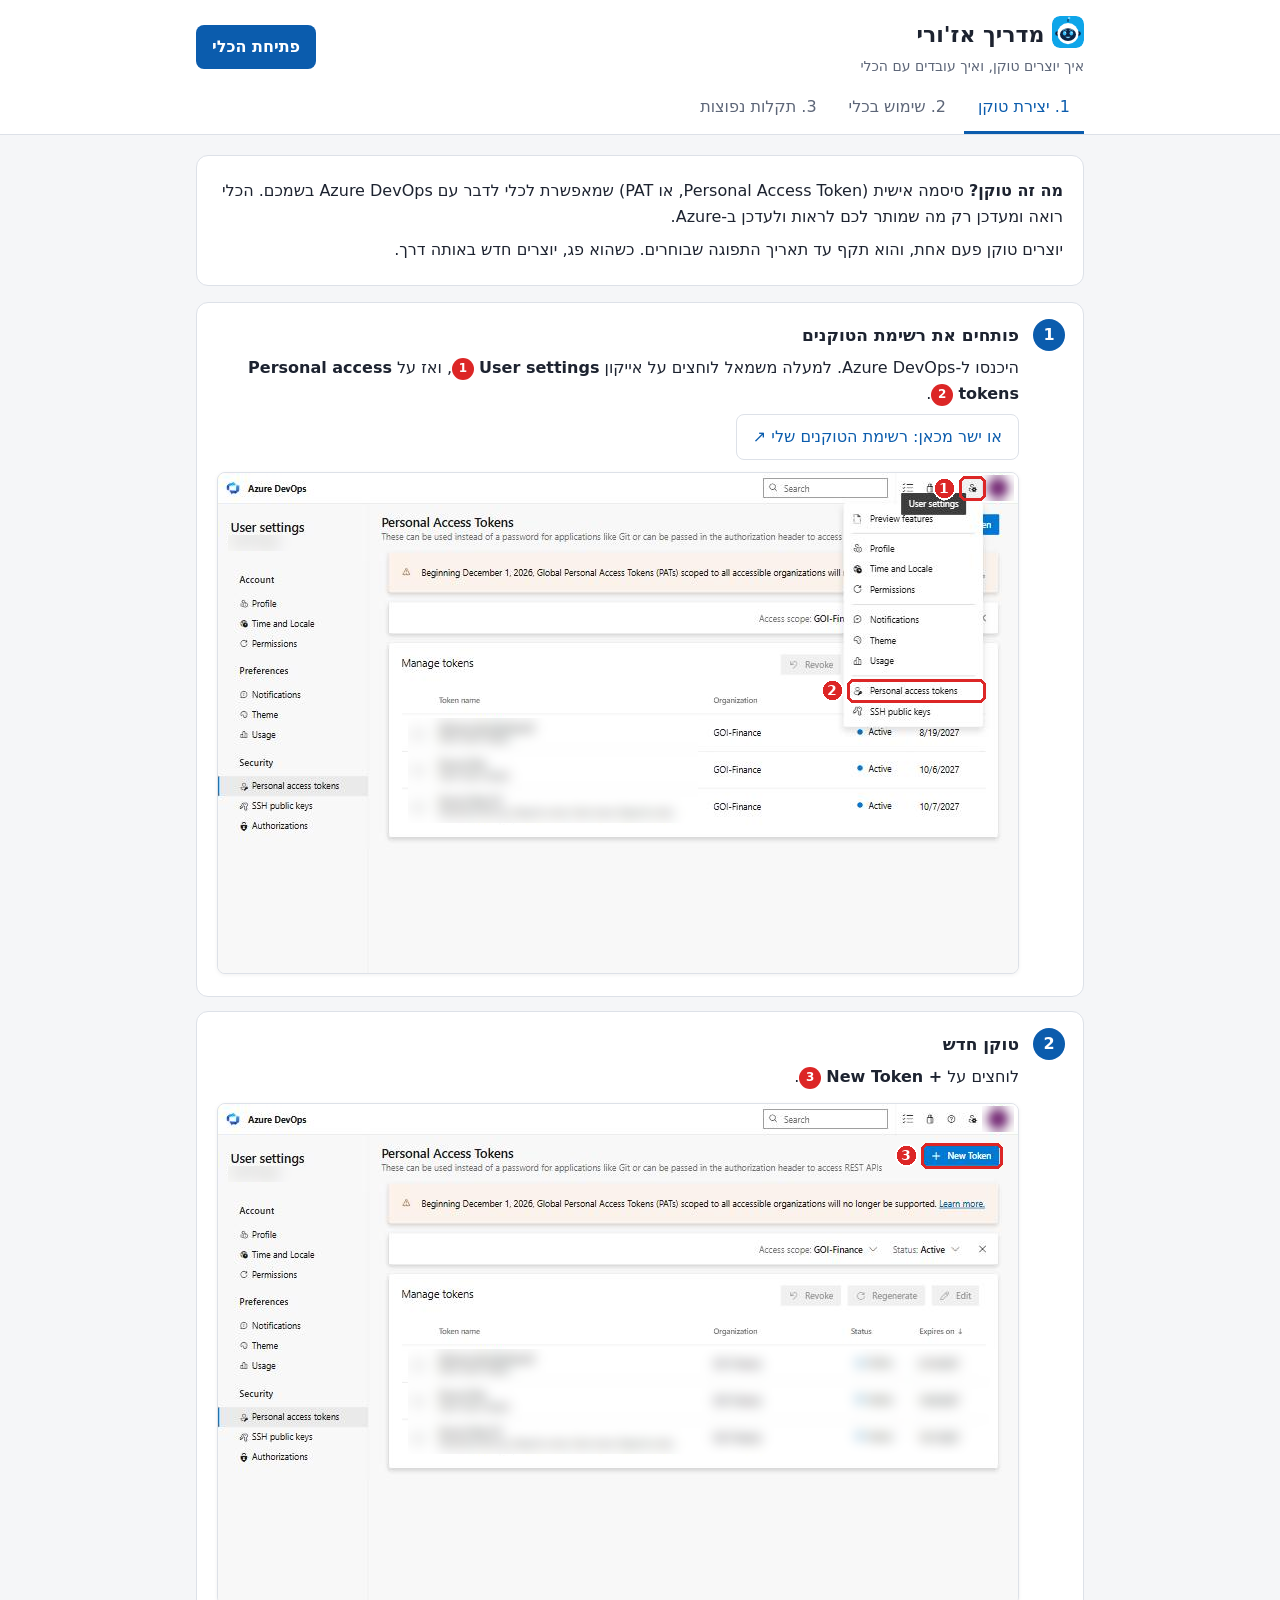
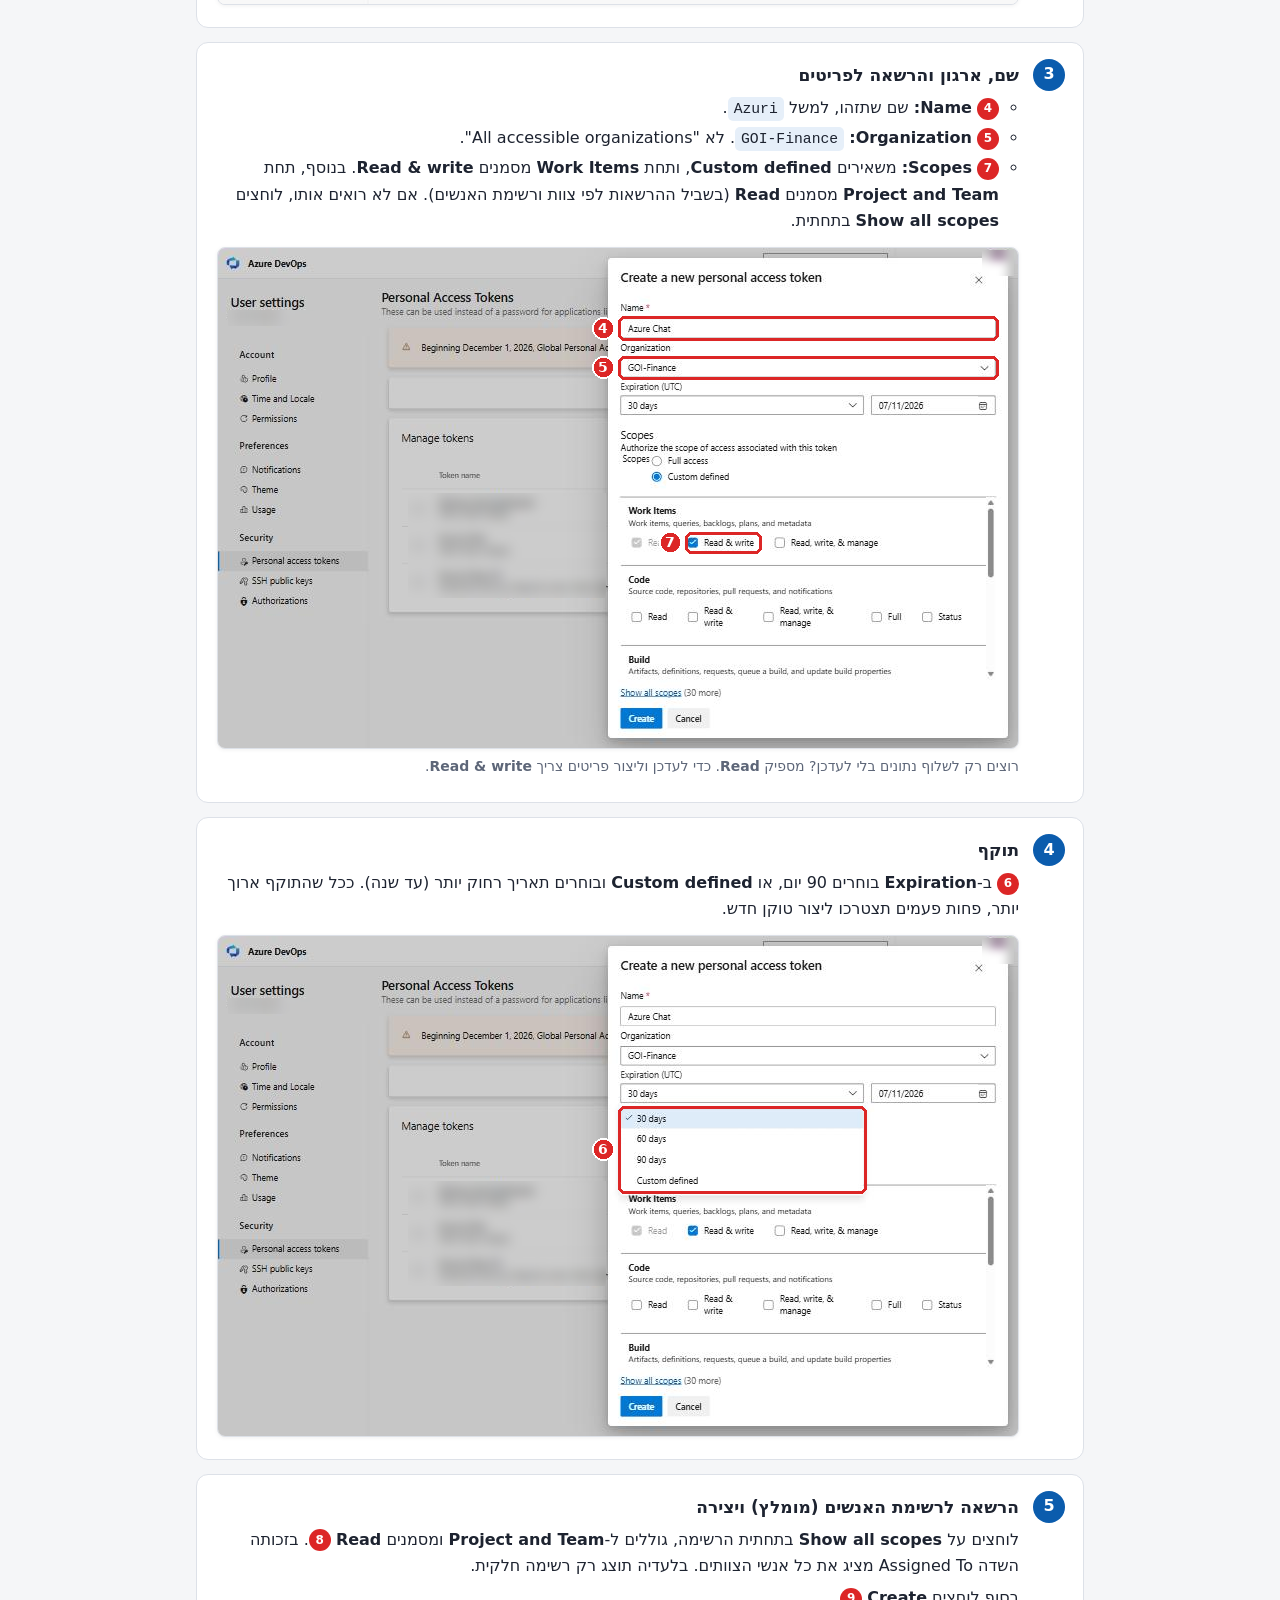
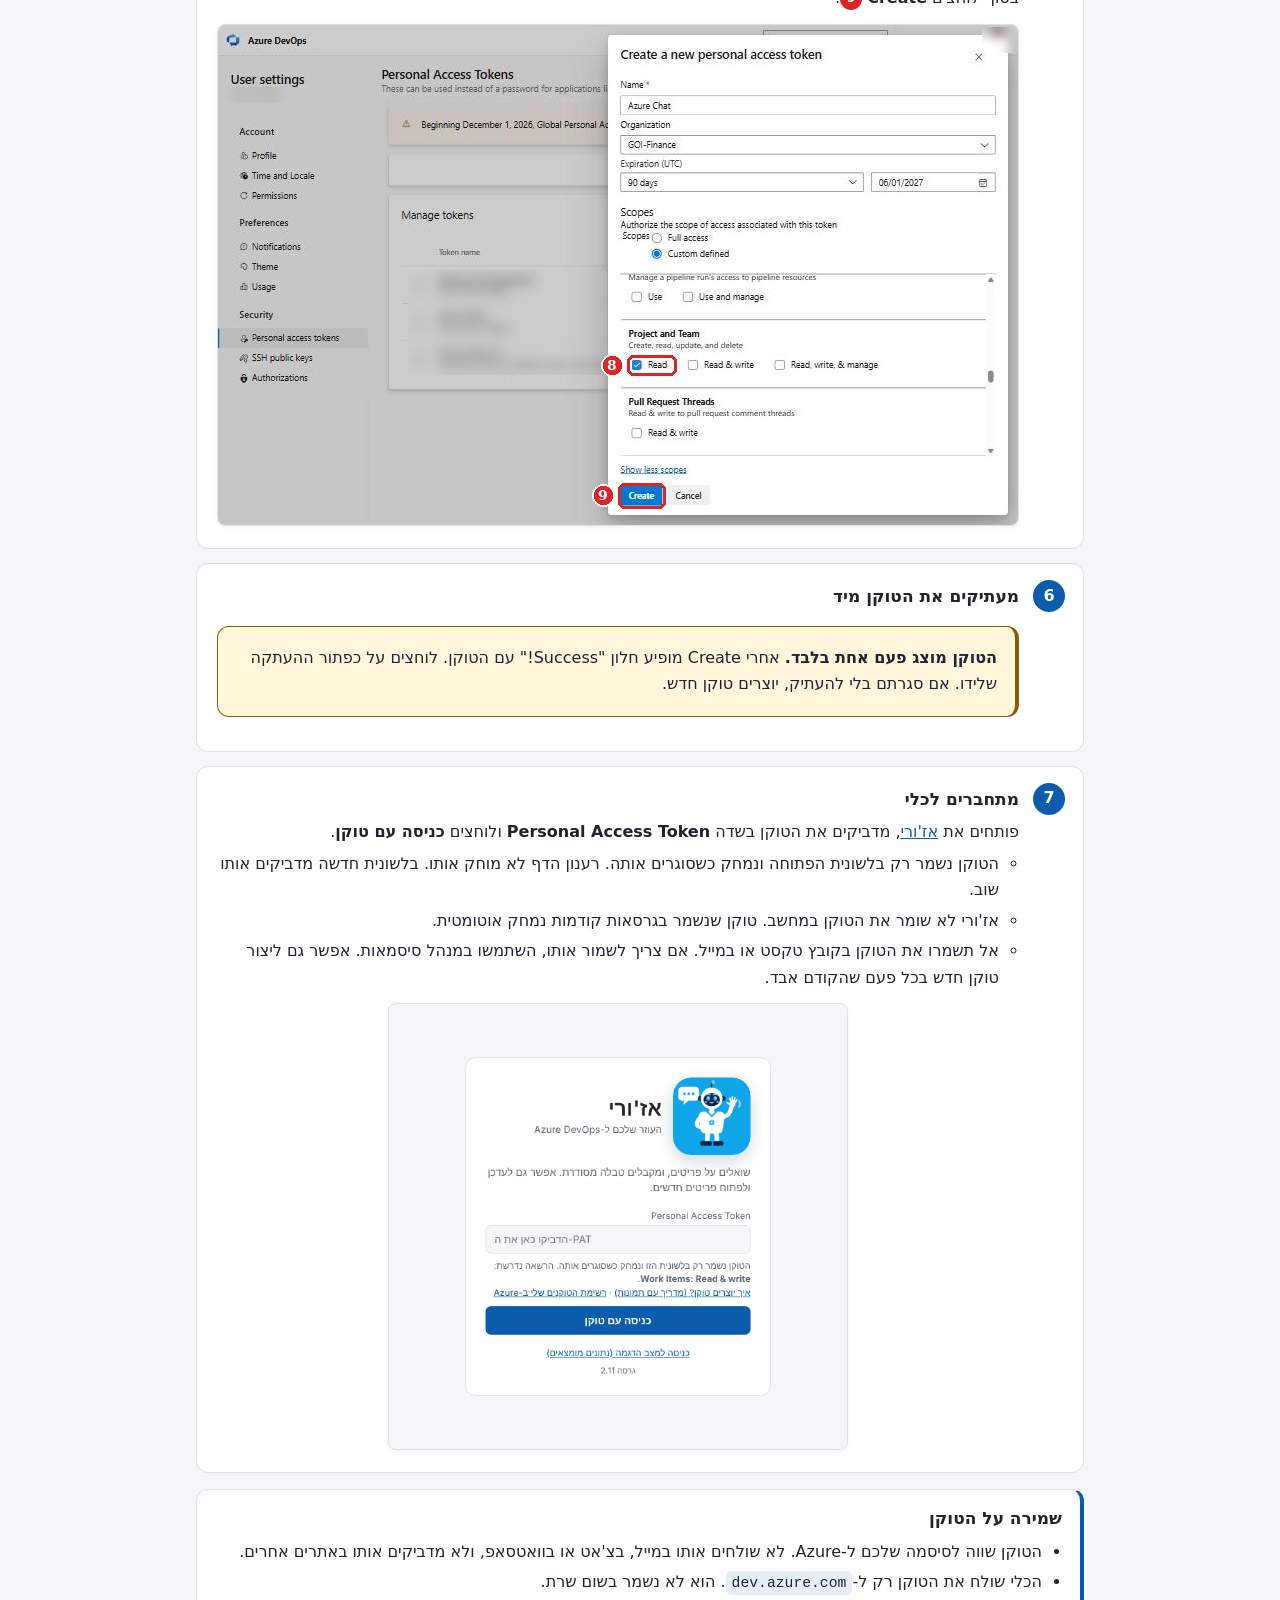
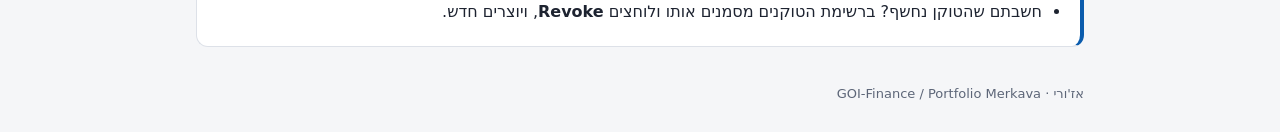
==== commit 89bb0ce4: "2.13.6: any spelling of 'squad' is the Leading Squad; clear message when the token cannot read teams" ====
--- a/help.html
+++ b/help.html
@@ -49,7 +49,7 @@
       <ul>
         <li><span class="n">4</span> <b>Name:</b> שם שתזהו, למשל <code>Azuri</code>.</li>
         <li><span class="n">5</span> <b>Organization:</b> <code>GOI-Finance</code>. לא "All accessible organizations".</li>
-        <li><span class="n">7</span> <b>Scopes:</b> משאירים <b>Custom defined</b>, ותחת <b>Work Items</b> מסמנים <b>Read &amp; write</b>.</li>
+        <li><span class="n">7</span> <b>Scopes:</b> משאירים <b>Custom defined</b>, ותחת <b>Work Items</b> מסמנים <b>Read &amp; write</b>. בנוסף, תחת <b>Project and Team</b> מסמנים <b>Read</b> (בשביל ההרשאות לפי צוות ורשימת האנשים). אם לא רואים אותו, לוחצים <b>Show all scopes</b> בתחתית.</li>
       </ul>
       <figure><a href="help/img/token-3-form.png" target="_blank"><img src="help/img/token-3-form.png" alt="טופס יצירת טוקן: שם, ארגון GOI-Finance והרשאת Work Items Read and write מסומנים" loading="lazy" width="800" height="500"></a></figure>
       <p class="note">רוצים רק לשלוף נתונים בלי לעדכן? מספיק <b>Read</b>. כדי לעדכן וליצור פריטים צריך <b>Read &amp; write</b>.</p>
@@ -157,9 +157,10 @@
     <h2>שאלות חופשיות: "שאל את אז'ורי"</h2>
     <p>כותבים שאלה בעברית, ואז'ורי מציג מה הבין כתגיות. מסירים (✕) את מה שלא מתאים ולוחצים <b>הרצה</b>. התשובה היא הטבלה הרגילה, עם עריכה, Excel ומייל.</p>
     <table class="cmds">
-      <tr><td><code>מה המשימות שלי</code></td><td>Task, שויך אליי</td></tr>
+      <tr><td><code>מה המשימות שלי</code></td><td>שויך אליי. אז'ורי שואל: Feature, User Story, Task או הכל?</td></tr>
       <tr><td><code>מה לא שויך בספרינט הנוכחי</code></td><td>בלי אחראי, הספרינט של היום</td></tr>
-      <tr><td><code>באגים פתוחים של לוגיסטיקה</code></td><td>Bug, Squad Logistics (לפי Leading Squad או ה-Areas שלו)</td></tr>
+      <tr><td><code>באגים פתוחים של סקוואד לוגיסטיקה</code></td><td>Bug, Leading Squad = Logistics. כשכותבים "סקוואד" מחפשים רק לפי השדה Leading Squad</td></tr>
+      <tr><td><code>באגים פתוחים של לוגיסטיקה</code></td><td>בלי המילה "סקוואד": Leading Squad או ה-Areas של הסקוואד</td></tr>
       <tr><td><code>איפה יש התייחסות לממשקים בסקוואד לוגיסטי</code></td><td>מילים בכותרת וב-Description, כולל מילים נרדפות מהמילון</td></tr>
       <tr><td><code>מה של דנה</code> / <code>מה שפתחתי</code></td><td>שויך לדנה / נפתח על ידי</td></tr>
       <tr><td><code>מה נפתח השבוע</code> / <code>מה נסגר בשבוע שעבר</code></td><td>לפי תאריך פתיחה או סגירה</td></tr>
@@ -172,6 +173,9 @@
     <figure><a href="help/img/app-21-ask.png" target="_blank"><img src="help/img/app-21-ask.png" alt="שאלה חופשית: תגיות הבנתי ש..., כפתור הרצה וטבלת תוצאות" loading="lazy"></a></figure>
     <ul>
       <li><b>ברירת מחדל:</b> רק פריטים פתוחים, ב-PI הנוכחי (לפי התאריכים). "כולל סגורים" ו"בכל ה-PIs" מרחיבים, וגם ✕ על התגית.</li>
+      <li><b>שאלה מנחה:</b> כשמשהו לא ברור, אז'ורי שואל לפני ההרצה. "משימות" יכול להיות Feature, User Story, Task או הכל. שם סקוואד שאז'ורי לא מכיר (למשל "סקוואד זוהר") פותח רשימת סקוואדים לבחירה, או "בלי סינון סקוואד". שם של סקוואד אף פעם לא מחופש כמילה בכותרת או בתיאור. אחרי בחירה אפשר לבקש להוסיף את השם למילון.</li>
+      <li><b>ספרינט ופיצ'רים:</b> פיצ'רים ואפיקים מתוכננים ברמת PI, ולכן "פיצ'רים בספרינט הנוכחי" מחפש ב-PI של הספרינט. אם לא נמצא כלום בספרינט, כפתור <b>חיפוש ב-PI במקום בספרינט</b> מרחיב בלחיצה (הרבה פריטים משויכים ל-PI ולא לספרינט).</li>
+      <li><b>לא נמצא כלום?</b> אז'ורי בודק לבד איזה סינון מרוקן את התוצאה, ומציג כפתורים כמו "בלי Leading Squad: Meteor: 12 פריטים". לחיצה מריצה בלי הסינון הזה. "הצגת השאילתה ל-Azure" מראה את השאילתה המדויקת. בתוכה, <b>העתקת פרטי בדיקה</b> מעתיק גרסה, משתמש, תאריך, ספרינט ו-PI, סקוואדים והשאילתה (בלי הטוקן), כדי להשוות בין מחשבים או לשלוח למי שתומך באז'ורי.</li>
       <li>עד 200 תוצאות, מהאחרונות שעודכנו. אם יש יותר, כדאי לצמצם.</li>
       <li><b>מילון לשאלות</b> (הגדרות ← הגדרות לפתיחת פריט חדש ← מילון לשאלות): מילים נרדפות ושמות עבריים לסקוואדים. רוצים להוסיף? כפתור <b>בקשה להוסיף מילה נרדפת</b> שולח מייל למנהלים.</li>
       <li>שאלות רק קוראות. הן לא משנות שום פריט, ומחזירות רק מה שמותר לכם לראות ב-Azure.</li>
@@ -344,6 +348,7 @@
     <details>
       <summary>"הטוקן לא תקין, פג תוקפו, או שאין לו הרשאה"</summary>
       <p>בדקו ברשימת הטוקנים שהטוקן מסומן Active, שהארגון הוא GOI-Finance, ושיש לו Work Items. לעדכון וליצירה צריך Read &amp; write.</p>
+      <p><b>"הסקוואדים שלי: אין"</b> או "לטוקן אין הרשאה לקרוא צוותים": לטוקן חסרה הרשאת <b>Project and Team: Read</b>. בלעדיה אז'ורי לא יודע לאיזה צוות אתם שייכים, ותוכלו לעדכן רק מה שמוגדר לכם בטבלת ההרשאות. אפשר לערוך את הטוקן הקיים ב-Azure ולהוסיף את ההרשאה, בלי ליצור חדש.</p>
     </details>
     <details>
       <summary>"הטוקן מכיל תווים שאינם באנגלית"</summary>
